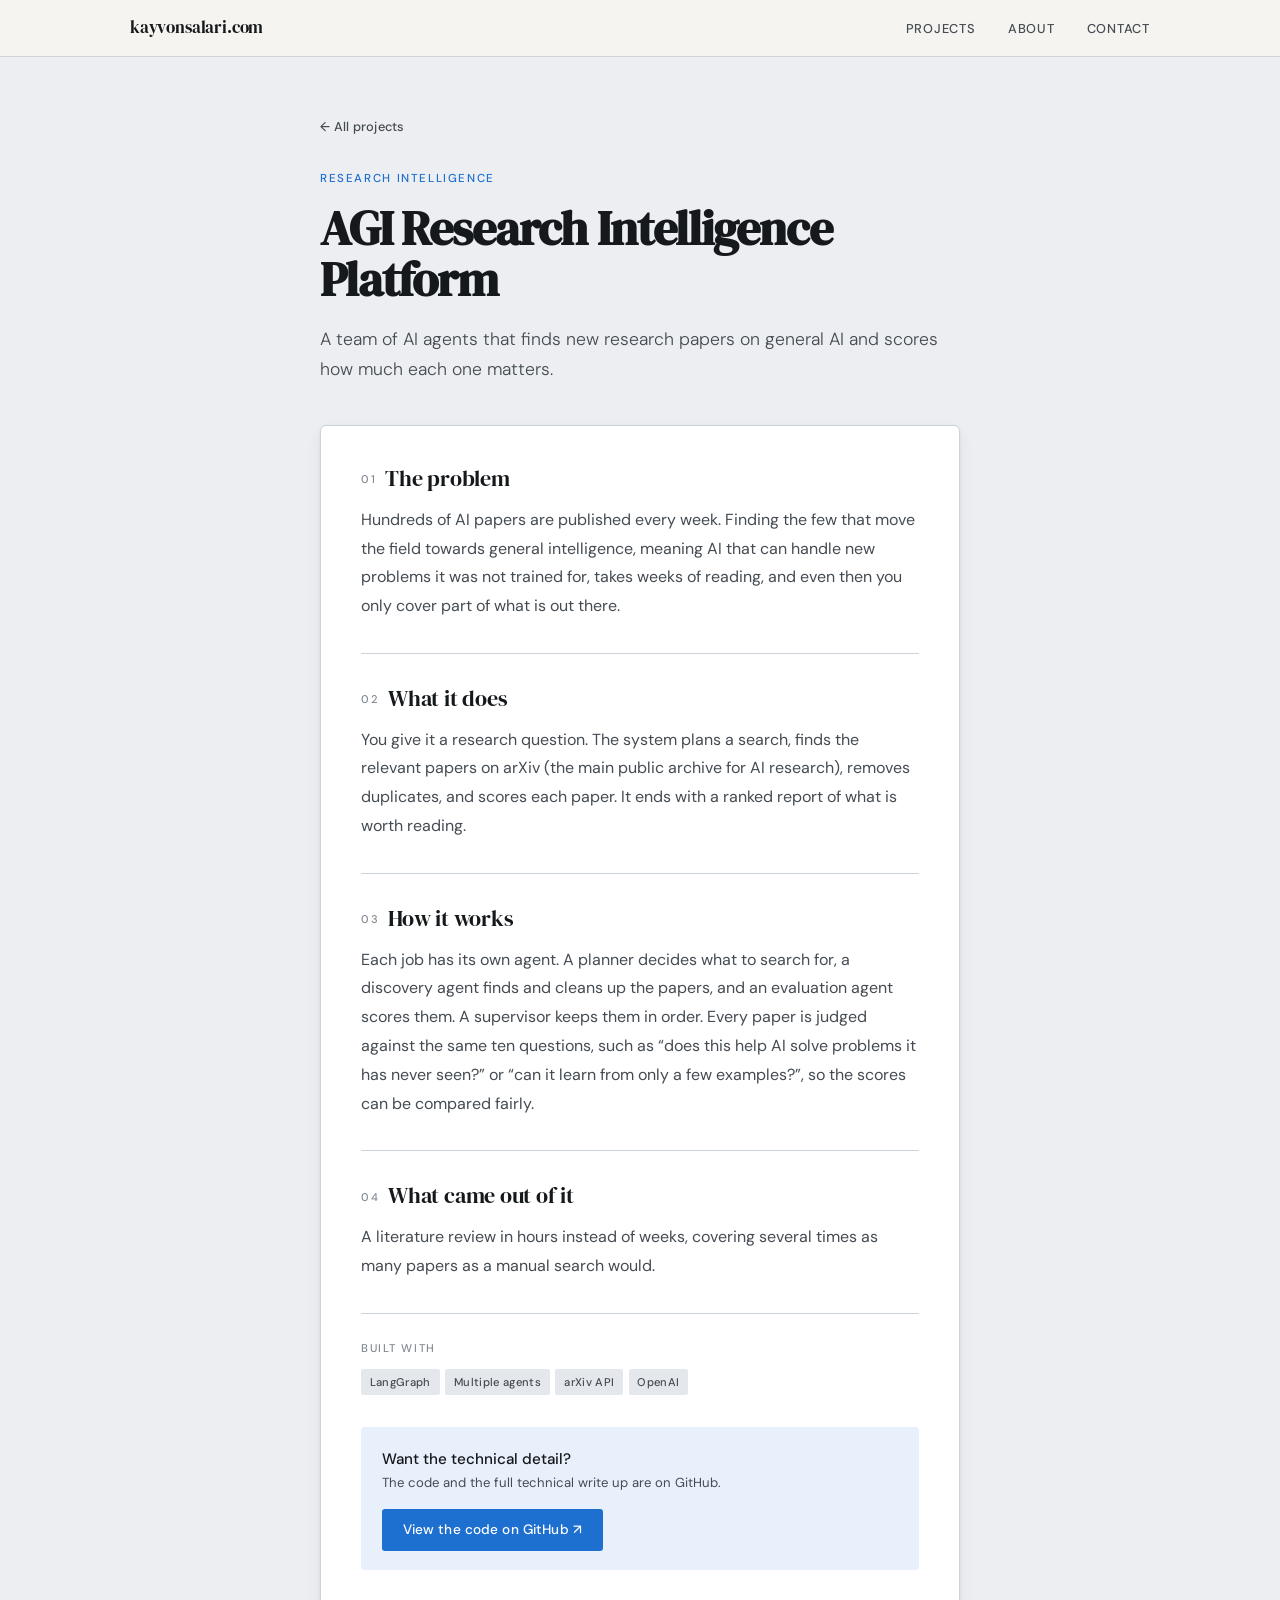
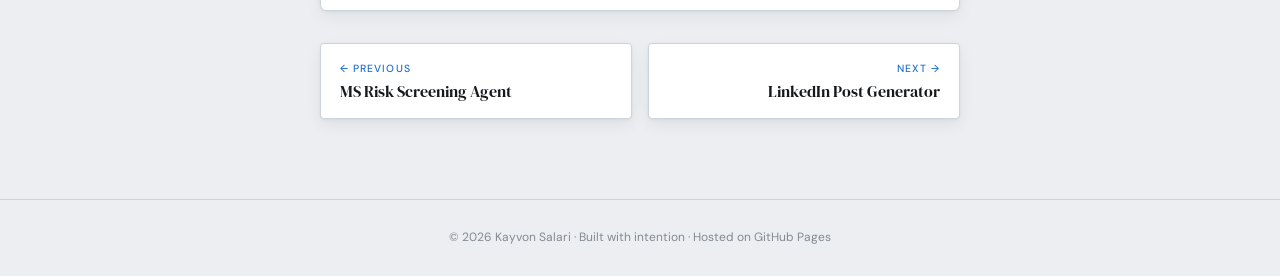
==== projects/agi-research-intelligence/index.html @ ac6faccd "Add a readable page for each project Each project card now opens its own page on kayvonsalari.com in" ====
<!DOCTYPE html>
<html lang="en">
<head>
  <meta charset="UTF-8" />
  <meta name="viewport" content="width=device-width, initial-scale=1.0" />
  <title>AGI Research Intelligence Platform | Kayvon Salari</title>
  <meta name="description" content="A team of AI agents that finds new research papers on general AI and scores how much each one matters." />
  <link rel="canonical" href="https://kayvonsalari.com/projects/agi-research-intelligence/" />
  <link rel="icon" href="data:image/svg+xml,<svg xmlns='http://www.w3.org/2000/svg' viewBox='0 0 64 64'><rect width='64' height='64' rx='12' fill='%231d6fd0'/><text x='32' y='46' font-family='Georgia,serif' font-size='42' font-weight='700' text-anchor='middle' fill='white'>K</text></svg>" />
  <link rel="preconnect" href="https://fonts.googleapis.com" />
  <link rel="preconnect" href="https://fonts.gstatic.com" crossorigin />
  <link href="https://fonts.googleapis.com/css2?family=DM+Serif+Display:ital@0;1&family=DM+Sans:ital,opsz,wght@0,9..40,300;0,9..40,400;0,9..40,500;1,9..40,300&display=swap" rel="stylesheet" />
  <link rel="stylesheet" href="../project.css" />
</head>
<body>

<nav>
  <div class="nav-inner">
    <a class="nav-logo" href="/">kayvonsalari.com</a>
    <ul class="nav-links">
      <li><a href="/#projects">Projects</a></li>
      <li><a href="/#about">About</a></li>
      <li><a href="/#contact">Contact</a></li>
    </ul>
  </div>
</nav>

<main>
  <article class="p-wrap">
    <a class="p-back" href="/#projects">← All projects</a>
    <header class="p-head">
      <p class="p-sector">Research Intelligence</p>
      <h1>AGI Research Intelligence Platform</h1>
      <p class="p-lead">A team of AI agents that finds new research papers on general AI and scores how much each one matters.</p>
      
    </header>

    <div class="p-body">
      <section class="p-section">
        <h2><span>01</span>The problem</h2>
        <p>Hundreds of AI papers are published every week. Finding the few that move the field towards general intelligence, meaning AI that can handle new problems it was not trained for, takes weeks of reading, and even then you only cover part of what is out there.</p>
      </section>
      <section class="p-section">
        <h2><span>02</span>What it does</h2>
        <p>You give it a research question. The system plans a search, finds the relevant papers on arXiv (the main public archive for AI research), removes duplicates, and scores each paper. It ends with a ranked report of what is worth reading.</p>
      </section>
      <section class="p-section">
        <h2><span>03</span>How it works</h2>
        <p>Each job has its own agent. A planner decides what to search for, a discovery agent finds and cleans up the papers, and an evaluation agent scores them. A supervisor keeps them in order. Every paper is judged against the same ten questions, such as “does this help AI solve problems it has never seen?” or “can it learn from only a few examples?”, so the scores can be compared fairly.</p>
      </section>
      <section class="p-section">
        <h2><span>04</span>What came out of it</h2>
        <p>A literature review in hours instead of weeks, covering several times as many papers as a manual search would.</p>
      </section>

      <section class="p-built">
        <h3>Built with</h3>
        <div class="card-tags"><span class="tag">LangGraph</span><span class="tag">Multiple agents</span><span class="tag">arXiv API</span><span class="tag">OpenAI</span></div>
      </section>

      <div class="p-cta">
        <div>
          <p class="p-cta-title">Want the technical detail?</p>
          <p class="p-cta-sub">The code and the full technical write up are on GitHub.</p>
        </div>
        <a class="btn btn-primary" href="https://github.com/kayvonsalari/agi-research-intelligence" target="_blank" rel="noopener">View the code on GitHub ↗</a>
      </div>
    </div>

    <nav class="p-pn" aria-label="More projects">
      <a class="pn pn-prev" href="../ms-risk-screening/"><span class="pn-label">← Previous</span><span class="pn-title">MS Risk Screening Agent</span></a><a class="pn pn-next" href="../linkedin-post-generator/"><span class="pn-label">Next →</span><span class="pn-title">LinkedIn Post Generator</span></a>
    </nav>
  </article>
</main>

<footer>
  © 2026 Kayvon Salari · Built with intention · Hosted on GitHub Pages
</footer>

</body>
</html>
---- projects/project.css ----
*, *::before, *::after { box-sizing: border-box; margin: 0; padding: 0; }

/* Same colours and fonts as the main page (index.html) */
:root {
  --ink:          #16191c;
  --ink-mid:      #444b52;
  --ink-light:    #828a93;
  --paper:        #eceef1;
  --paper-warm:   #dfe3e8;
  --accent:       #1d6fd0;
  --accent-pale:  #e8f0fb;
  --rule:         #cdd3da;
  --tag-bg:       #e4e8ec;
  --tag-text:     #444b52;
  --card-bg:      #ffffff;
  --serif: 'DM Serif Display', Georgia, serif;
  --sans: 'DM Sans', system-ui, sans-serif;
  --max: 1100px;
  --read: 720px;
  --gap: clamp(1.25rem, 4vw, 2.5rem);
  --shadow: 0 1px 3px rgba(20,30,45,0.06), 0 6px 16px rgba(20,30,45,0.06);
}

body {
  font-family: var(--sans);
  background: var(--paper);
  color: var(--ink);
  font-size: 16px;
  line-height: 1.65;
  -webkit-font-smoothing: antialiased;
}

/* NAV (copied from main page) */
body > nav {
  position: sticky; top: 0; z-index: 100;
  background: rgba(247,245,240,0.94);
  backdrop-filter: blur(12px);
  border-bottom: 1px solid var(--rule);
}
.nav-inner {
  max-width: var(--max);
  margin: 0 auto;
  padding: 0 var(--gap);
  display: flex;
  align-items: center;
  justify-content: space-between;
  height: 56px;
}
.nav-logo {
  font-family: var(--serif);
  font-size: 1.05rem;
  color: var(--ink);
  text-decoration: none;
  letter-spacing: -0.01em;
}
.nav-links { display: flex; gap: 2rem; list-style: none; }
.nav-links a {
  font-size: 0.8rem;
  font-weight: 500;
  color: var(--ink-mid);
  text-decoration: none;
  letter-spacing: 0.06em;
  text-transform: uppercase;
  transition: color 0.15s;
}
.nav-links a:hover { color: var(--accent); }
@media (max-width: 480px) {
  .nav-inner { gap: 0.75rem; }
  .nav-logo { font-size: 0.95rem; }
  .nav-links { gap: 0.9rem; }
  .nav-links a { font-size: 0.7rem; letter-spacing: 0.04em; }
}

/* PAGE */
.p-wrap {
  max-width: var(--read);
  margin: 0 auto;
  padding: clamp(2rem, 6vw, 3.5rem) var(--gap) clamp(3rem, 7vw, 5rem);
}
.p-back {
  display: inline-block;
  font-size: 0.8rem;
  font-weight: 500;
  color: var(--ink-mid);
  text-decoration: none;
  letter-spacing: 0.02em;
  margin-bottom: 2rem;
}
.p-back:hover { color: var(--accent); }

.p-head { margin-bottom: 2.5rem; }
.p-sector {
  font-size: 0.72rem;
  font-weight: 500;
  letter-spacing: 0.14em;
  text-transform: uppercase;
  color: var(--accent);
  margin-bottom: 0.9rem;
}
h1 {
  font-family: var(--serif);
  font-size: clamp(2rem, 5vw, 3rem);
  line-height: 1.08;
  letter-spacing: -0.02em;
  color: var(--ink);
}
.p-lead {
  margin-top: 1.2rem;
  font-size: 1.1rem;
  font-weight: 300;
  color: var(--ink-mid);
  line-height: 1.7;
}
.p-note {
  margin-top: 0.9rem;
  font-size: 0.8rem;
  font-style: italic;
  color: var(--ink-light);
}

.p-body {
  background: var(--card-bg);
  border: 1px solid var(--rule);
  border-radius: 6px;
  box-shadow: var(--shadow);
  padding: clamp(1.5rem, 4vw, 2.5rem);
}
.p-section + .p-section { margin-top: 2rem; padding-top: 2rem; border-top: 1px solid var(--rule); }
.p-section h2 {
  font-family: var(--serif);
  font-weight: 400;
  font-size: 1.4rem;
  line-height: 1.2;
  letter-spacing: -0.01em;
  color: var(--ink);
  margin-bottom: 0.8rem;
}
.p-section h2 span {
  font-family: var(--sans);
  font-size: 0.7rem;
  font-weight: 500;
  letter-spacing: 0.14em;
  color: var(--ink-light);
  margin-right: 0.8em;
  vertical-align: 0.25em;
}
.p-section p, .p-section li {
  font-size: 1rem;
  color: var(--ink-mid);
  line-height: 1.8;
}
.p-section p + p { margin-top: 0.9rem; }
.p-section ul { margin-top: 0.8rem; padding-left: 1.2rem; }
.p-section li + li { margin-top: 0.35rem; }
.p-section strong { color: var(--ink); font-weight: 500; }

.p-figure {
  margin-top: 2rem;
  padding-top: 2rem;
  border-top: 1px solid var(--rule);
}
.p-figure img { display: block; width: 100%; height: auto; }
.p-figure figcaption {
  margin-top: 0.8rem;
  font-size: 0.78rem;
  color: var(--ink-light);
  line-height: 1.5;
}

.p-built {
  margin-top: 2rem;
  padding-top: 1.6rem;
  border-top: 1px solid var(--rule);
}
.p-built h3 {
  font-size: 0.7rem;
  font-weight: 500;
  letter-spacing: 0.14em;
  text-transform: uppercase;
  color: var(--ink-light);
  margin-bottom: 0.7rem;
}
.card-tags { display: flex; flex-wrap: wrap; gap: 0.35rem; }
.tag {
  background: var(--tag-bg);
  color: var(--tag-text);
  font-size: 0.7rem;
  font-weight: 500;
  padding: 0.25rem 0.55rem;
  border-radius: 2px;
  letter-spacing: 0.03em;
}

.p-cta {
  margin-top: 2rem;
  padding: 1.2rem 1.3rem;
  background: var(--accent-pale);
  border-radius: 4px;
  display: flex;
  align-items: center;
  justify-content: space-between;
  gap: 1rem;
  flex-wrap: wrap;
}
.p-cta-title { font-weight: 500; color: var(--ink); font-size: 0.95rem; }
.p-cta-sub { font-size: 0.82rem; color: var(--ink-mid); }
.btn {
  display: inline-block;
  padding: 0.6rem 1.3rem;
  border-radius: 3px;
  font-size: 0.85rem;
  font-weight: 500;
  text-decoration: none;
  letter-spacing: 0.01em;
  transition: all 0.15s;
}
.btn-primary { background: var(--accent); color: #fff; }
.btn-primary:hover { background: #1857a8; }

/* PREVIOUS / NEXT */
.p-pn {
  margin-top: 2rem;
  display: grid;
  grid-template-columns: 1fr 1fr;
  gap: 1rem;
}
@media (max-width: 560px) { .p-pn { grid-template-columns: 1fr; } }
.pn {
  display: flex;
  flex-direction: column;
  padding: 1rem 1.2rem;
  background: var(--card-bg);
  border: 1px solid var(--rule);
  border-radius: 4px;
  box-shadow: var(--shadow);
  text-decoration: none;
  color: inherit;
  transition: border-color 0.15s, background 0.15s;
}
.pn:hover { border-color: var(--accent); background: var(--accent-pale); }
.pn-next { text-align: right; grid-column: 2; }
@media (max-width: 560px) { .pn-next { grid-column: 1; } }
.pn-label {
  font-size: 0.65rem;
  font-weight: 500;
  letter-spacing: 0.1em;
  text-transform: uppercase;
  color: var(--accent);
  margin-bottom: 0.25rem;
}
.pn-title { font-family: var(--serif); font-size: 1rem; line-height: 1.3; color: var(--ink); }

footer {
  border-top: 1px solid var(--rule);
  padding: 1.75rem var(--gap);
  text-align: center;
  font-size: 0.75rem;
  color: var(--ink-light);
}
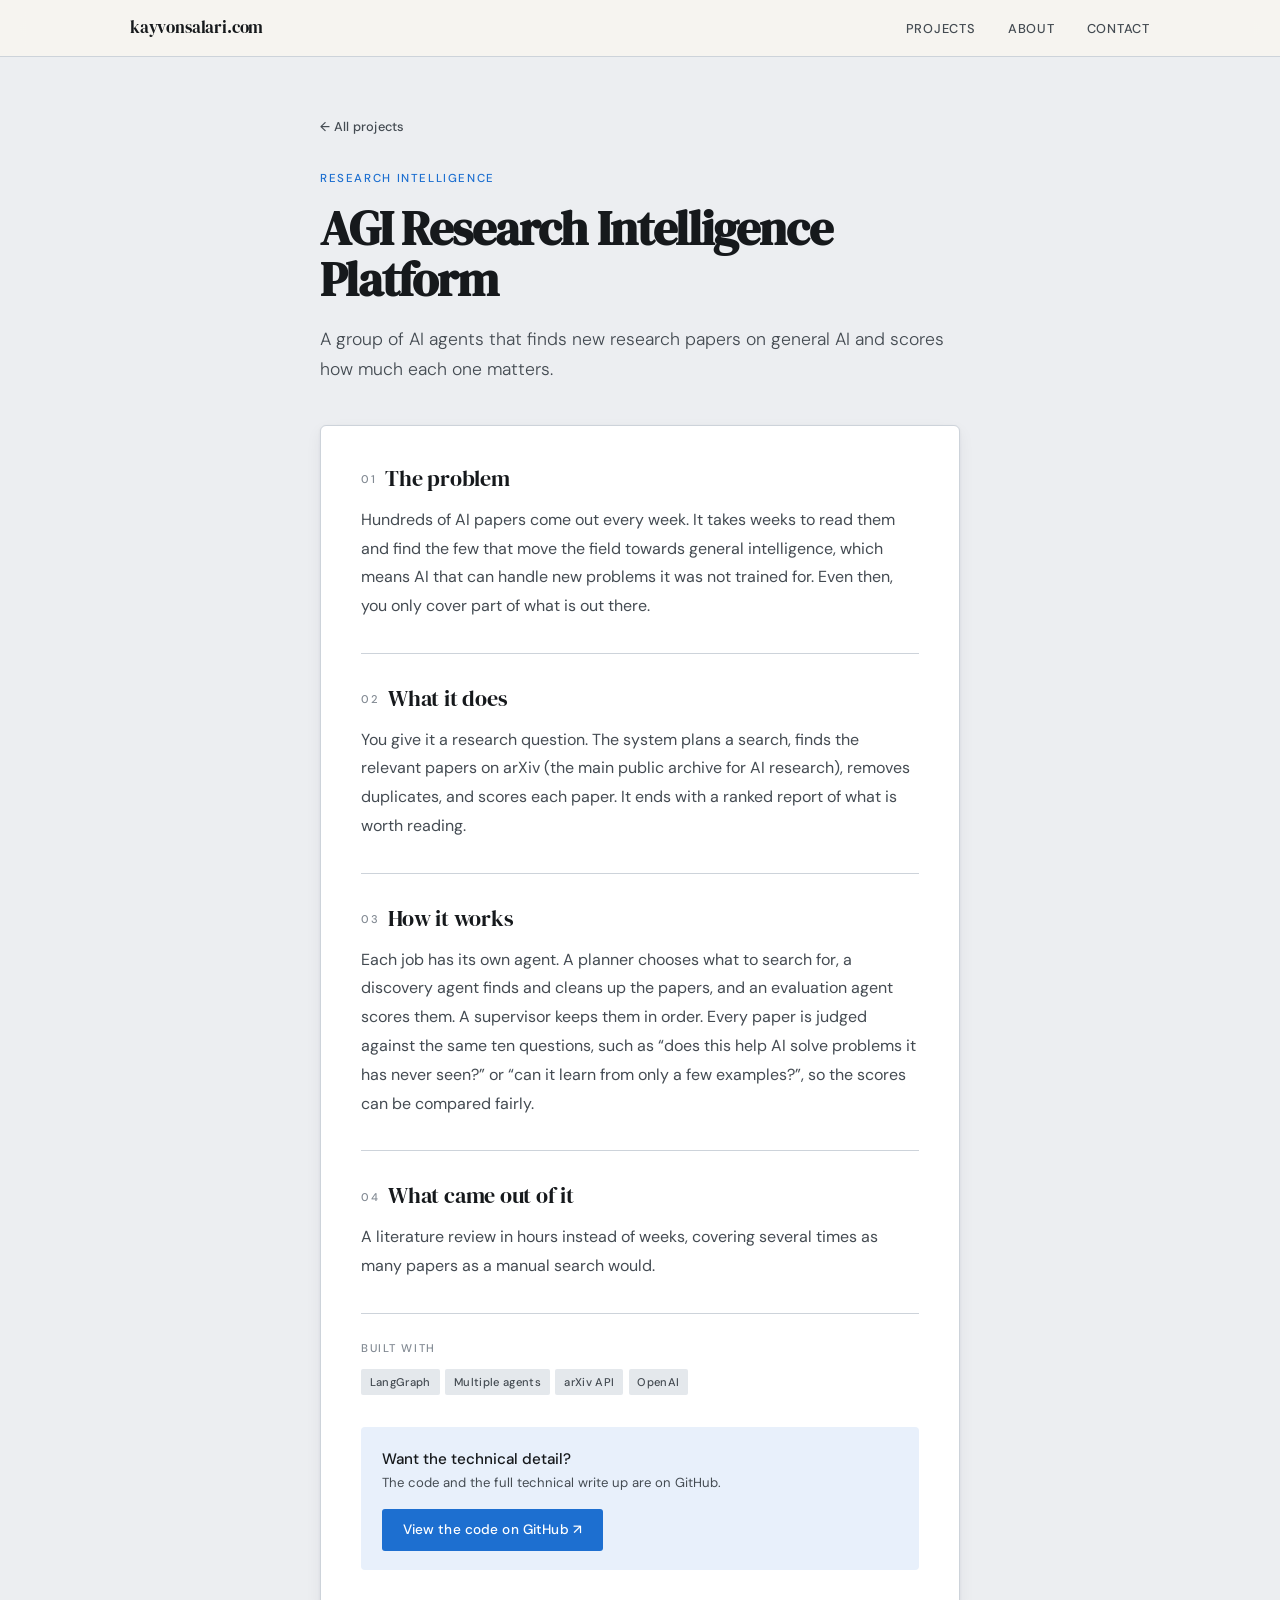
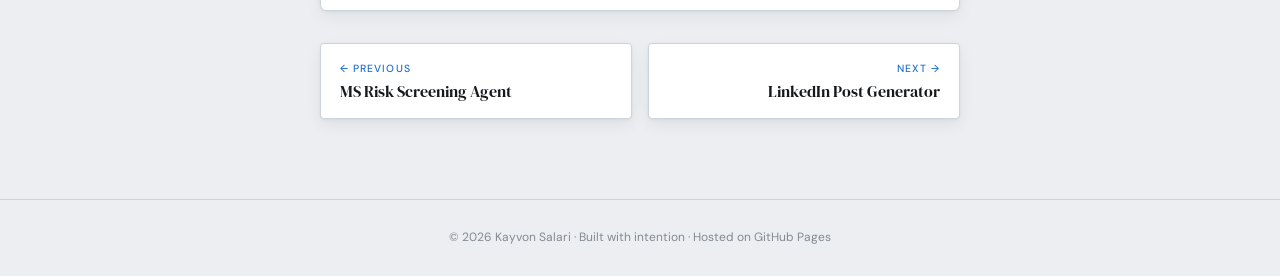
==== commit 00ad1d41: "Plain-English rewrite of 13 page(s) (drafted by Orwell, checked by code: same structure, links and n" ====
--- a/projects/agi-research-intelligence/index.html
+++ b/projects/agi-research-intelligence/index.html
@@ -4,7 +4,7 @@
   <meta charset="UTF-8" />
   <meta name="viewport" content="width=device-width, initial-scale=1.0" />
   <title>AGI Research Intelligence Platform | Kayvon Salari</title>
-  <meta name="description" content="A team of AI agents that finds new research papers on general AI and scores how much each one matters." />
+  <meta name="description" content="A group of AI agents that looks for new research papers on general AI and shows which ones matter most." />
   <link rel="canonical" href="https://kayvonsalari.com/projects/agi-research-intelligence/" />
   <link rel="icon" href="data:image/svg+xml,<svg xmlns='http://www.w3.org/2000/svg' viewBox='0 0 64 64'><rect width='64' height='64' rx='12' fill='%231d6fd0'/><text x='32' y='46' font-family='Georgia,serif' font-size='42' font-weight='700' text-anchor='middle' fill='white'>K</text></svg>" />
   <link rel="preconnect" href="https://fonts.googleapis.com" />
@@ -31,14 +31,14 @@
     <header class="p-head">
       <p class="p-sector">Research Intelligence</p>
       <h1>AGI Research Intelligence Platform</h1>
-      <p class="p-lead">A team of AI agents that finds new research papers on general AI and scores how much each one matters.</p>
+      <p class="p-lead">A group of AI agents that finds new research papers on general AI and scores how much each one matters.</p>
       
     </header>
 
     <div class="p-body">
       <section class="p-section">
         <h2><span>01</span>The problem</h2>
-        <p>Hundreds of AI papers are published every week. Finding the few that move the field towards general intelligence, meaning AI that can handle new problems it was not trained for, takes weeks of reading, and even then you only cover part of what is out there.</p>
+        <p>Hundreds of AI papers come out every week. It takes weeks to read them and find the few that move the field towards general intelligence, which means AI that can handle new problems it was not trained for. Even then, you only cover part of what is out there.</p>
       </section>
       <section class="p-section">
         <h2><span>02</span>What it does</h2>
@@ -46,7 +46,7 @@
       </section>
       <section class="p-section">
         <h2><span>03</span>How it works</h2>
-        <p>Each job has its own agent. A planner decides what to search for, a discovery agent finds and cleans up the papers, and an evaluation agent scores them. A supervisor keeps them in order. Every paper is judged against the same ten questions, such as “does this help AI solve problems it has never seen?” or “can it learn from only a few examples?”, so the scores can be compared fairly.</p>
+        <p>Each job has its own agent. A planner chooses what to search for, a discovery agent finds and cleans up the papers, and an evaluation agent scores them. A supervisor keeps them in order. Every paper is judged against the same ten questions, such as “does this help AI solve problems it has never seen?” or “can it learn from only a few examples?”, so the scores can be compared fairly.</p>
       </section>
       <section class="p-section">
         <h2><span>04</span>What came out of it</h2>
@@ -78,4 +78,4 @@
 </footer>
 
 </body>
-</html>
+</html>
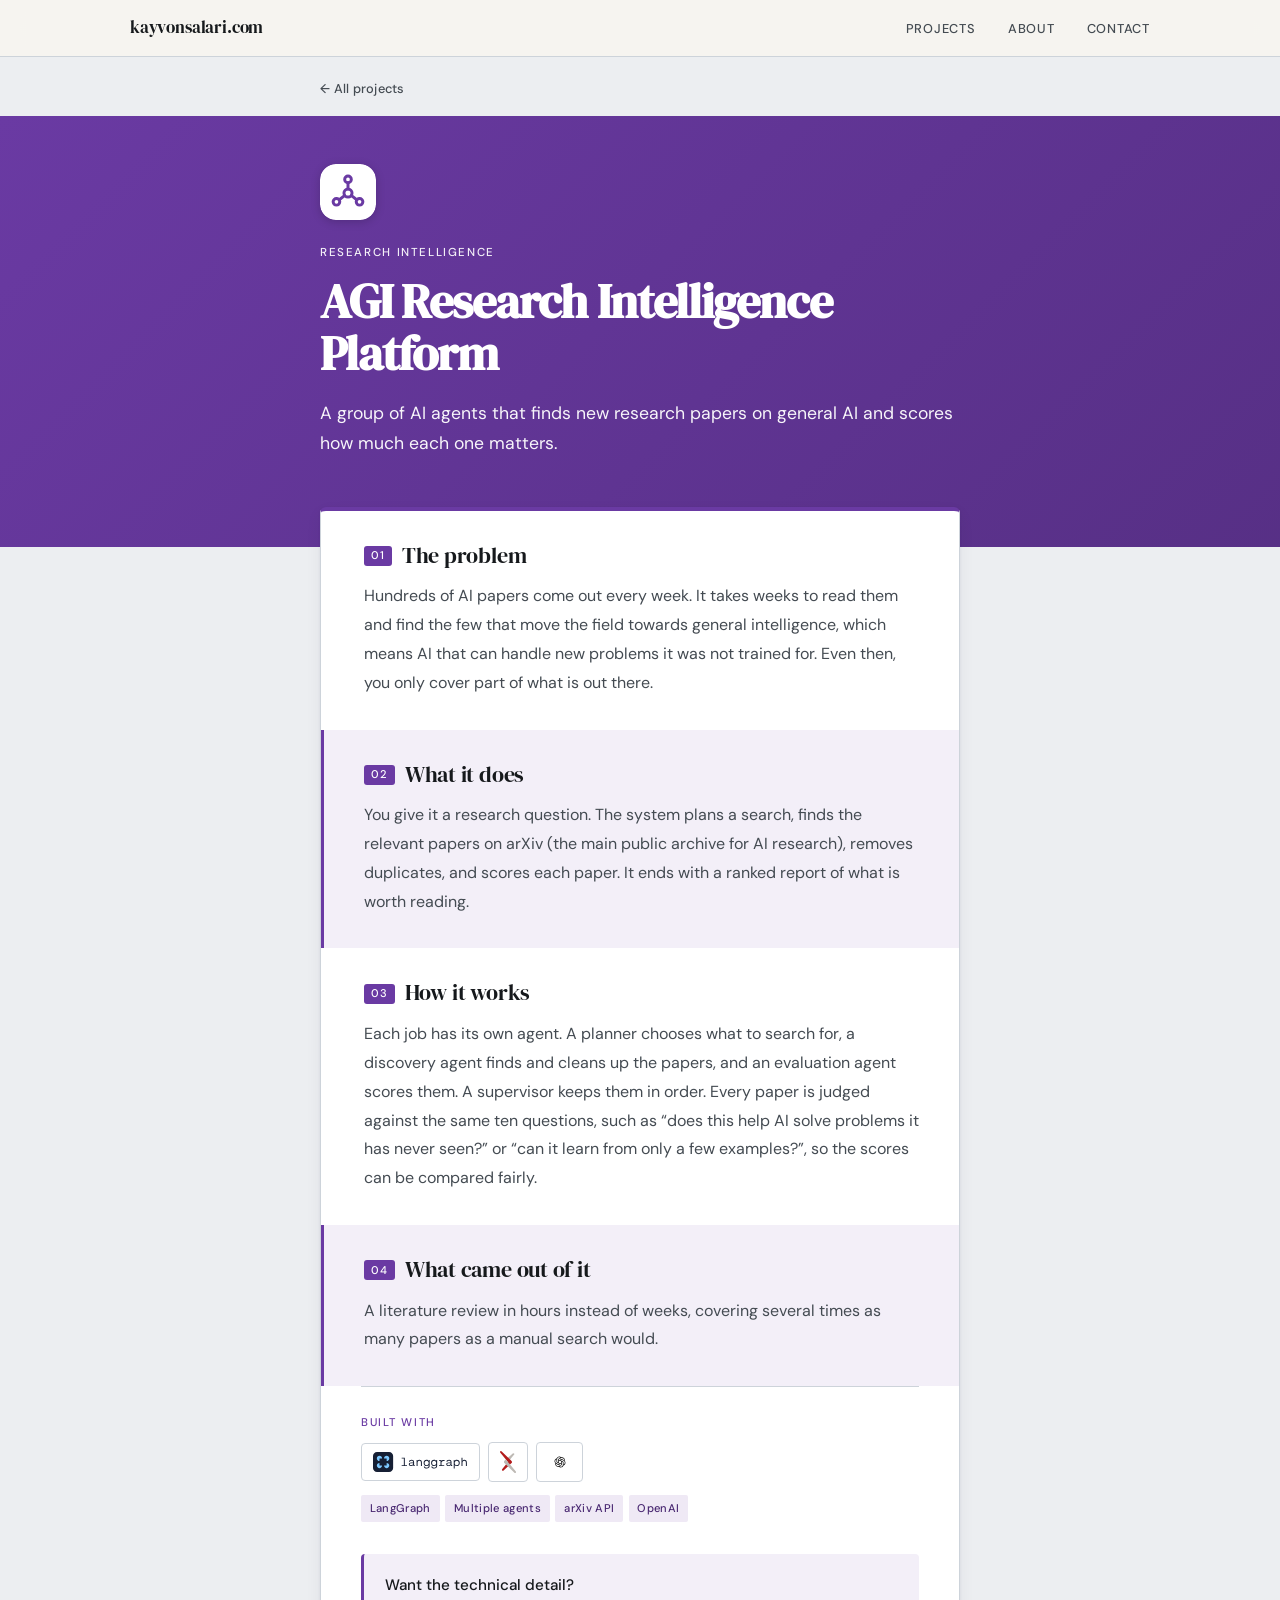
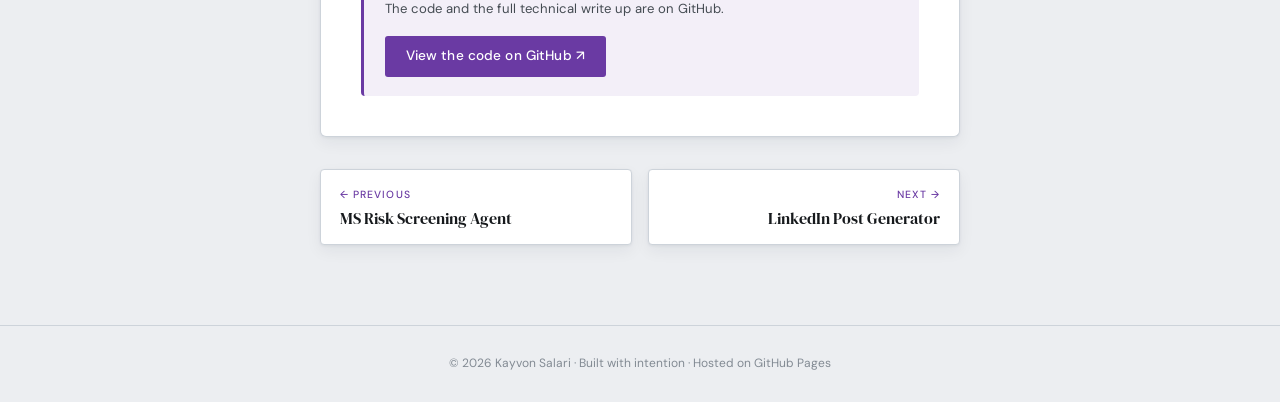
==== commit dbb90831: "Card focus effect, per-project colours, project icons and Built-with logos - Main page: hovered card" ====
--- a/projects/agi-research-intelligence/index.html
+++ b/projects/agi-research-intelligence/index.html
@@ -12,7 +12,7 @@
   <link href="https://fonts.googleapis.com/css2?family=DM+Serif+Display:ital@0;1&family=DM+Sans:ital,opsz,wght@0,9..40,300;0,9..40,400;0,9..40,500;1,9..40,300&display=swap" rel="stylesheet" />
   <link rel="stylesheet" href="../project.css" />
 </head>
-<body>
+<body style="--accent: #6a3aa3;">
 
 <nav>
   <div class="nav-inner">
@@ -29,6 +29,7 @@
   <article class="p-wrap">
     <a class="p-back" href="/#projects">← All projects</a>
     <header class="p-head">
+      <svg class="p-icon" viewBox="0 0 32 32" aria-hidden="true" focusable="false"><rect class="p-icon-tile" width="32" height="32" rx="9"/><g class="p-icon-glyph" fill="none" stroke-width="1.7" stroke-linecap="round" stroke-linejoin="round"><circle cx="16" cy="16.6" r="2.3"/><circle cx="16" cy="8.8" r="1.9"/><circle cx="9.4" cy="21.6" r="1.9"/><circle cx="22.6" cy="21.6" r="1.9"/><path d="M16 10.7v3.6M11 20.4l3-2.3M21 20.4l-3-2.3"/></g></svg>
       <p class="p-sector">Research Intelligence</p>
       <h1>AGI Research Intelligence Platform</h1>
       <p class="p-lead">A group of AI agents that finds new research papers on general AI and scores how much each one matters.</p>
@@ -55,6 +56,7 @@
 
       <section class="p-built">
         <h3>Built with</h3>
+        <div class="p-logos"><a class="p-logo" href="https://www.langchain.com/langgraph" target="_blank" rel="noopener"><img src="../logos/langgraph.svg" alt="LangGraph" height="20" loading="lazy" /></a><a class="p-logo" href="https://arxiv.org/" target="_blank" rel="noopener"><img src="../logos/arxiv.svg" alt="arXiv" height="22" loading="lazy" /></a><a class="p-logo" href="https://openai.com/" target="_blank" rel="noopener"><img src="../logos/openai.svg" alt="OpenAI" height="22" loading="lazy" /></a></div>
         <div class="card-tags"><span class="tag">LangGraph</span><span class="tag">Multiple agents</span><span class="tag">arXiv API</span><span class="tag">OpenAI</span></div>
       </section>
 
--- a/projects/project.css
+++ b/projects/project.css
@@ -21,6 +21,17 @@
   --shadow: 0 1px 3px rgba(20,30,45,0.06), 0 6px 16px rgba(20,30,45,0.06);
 }
 
+/* Each project page sets its own --accent on <body>. These follow it. */
+body { --accent-dark: #1857a8; }
+@supports (color: color-mix(in srgb, red, blue)) {
+  body {
+    --accent-pale: color-mix(in srgb, var(--accent) 8%, #fff);
+    --accent-dark: color-mix(in srgb, var(--accent) 82%, #000);
+    --tag-bg: color-mix(in srgb, var(--accent) 11%, #fff);
+    --tag-text: color-mix(in srgb, var(--accent) 70%, #000);
+  }
+}
+
 body {
   font-family: var(--sans);
   background: var(--paper);
@@ -75,8 +86,9 @@
 .p-wrap {
   max-width: var(--read);
   margin: 0 auto;
-  padding: clamp(2rem, 6vw, 3.5rem) var(--gap) clamp(3rem, 7vw, 5rem);
-}
+  padding: 1.1rem var(--gap) clamp(3rem, 7vw, 5rem);
+}
+main { overflow-x: clip; }
 .p-back {
   display: inline-block;
   font-size: 0.8rem;
@@ -84,17 +96,40 @@
   color: var(--ink-mid);
   text-decoration: none;
   letter-spacing: 0.02em;
-  margin-bottom: 2rem;
+  margin-bottom: 1.1rem;
 }
 .p-back:hover { color: var(--accent); }
 
-.p-head { margin-bottom: 2.5rem; }
+/* Coloured header band: full width, in the page's accent colour */
+.p-head {
+  position: relative;
+  padding: clamp(2rem, 6vw, 3rem) 0 clamp(4.5rem, 9vw, 5.5rem);
+  color: #fff;
+}
+.p-head::before {
+  content: "";
+  position: absolute;
+  top: 0; bottom: 0; left: 50%;
+  width: 100vw;
+  transform: translateX(-50%);
+  background: linear-gradient(135deg, var(--accent) 0%, var(--accent-dark) 100%);
+  z-index: -1;
+}
+.p-head .p-icon {
+  display: block;
+  width: 56px; height: 56px;
+  margin-bottom: 1.4rem;
+  border-radius: 16px;
+  box-shadow: 0 2px 10px rgba(0,0,0,0.18);
+}
+.p-icon-tile { fill: #fff; }
+.p-icon-glyph { stroke: var(--accent); }
 .p-sector {
   font-size: 0.72rem;
   font-weight: 500;
   letter-spacing: 0.14em;
   text-transform: uppercase;
-  color: var(--accent);
+  color: rgba(255,255,255,0.92);
   margin-bottom: 0.9rem;
 }
 h1 {
@@ -102,30 +137,44 @@
   font-size: clamp(2rem, 5vw, 3rem);
   line-height: 1.08;
   letter-spacing: -0.02em;
-  color: var(--ink);
+  color: #fff;
 }
 .p-lead {
   margin-top: 1.2rem;
   font-size: 1.1rem;
-  font-weight: 300;
-  color: var(--ink-mid);
+  font-weight: 400;
+  color: rgba(255,255,255,0.95);
   line-height: 1.7;
 }
 .p-note {
   margin-top: 0.9rem;
   font-size: 0.8rem;
   font-style: italic;
-  color: var(--ink-light);
+  color: rgba(255,255,255,0.92);
 }
 
 .p-body {
+  --pad: clamp(1.5rem, 4vw, 2.5rem);
+  position: relative;
+  margin-top: -2.5rem;
   background: var(--card-bg);
   border: 1px solid var(--rule);
+  border-top: 4px solid var(--accent);
   border-radius: 6px;
   box-shadow: var(--shadow);
-  padding: clamp(1.5rem, 4vw, 2.5rem);
-}
-.p-section + .p-section { margin-top: 2rem; padding-top: 2rem; border-top: 1px solid var(--rule); }
+  padding: 0 var(--pad) var(--pad);
+  overflow: hidden;
+}
+/* Sections run edge to edge inside the card; every second one is tinted */
+.p-section {
+  margin: 0 calc(-1 * var(--pad));
+  padding: 2rem var(--pad);
+  border-left: 3px solid transparent;
+}
+.p-section:nth-of-type(even) {
+  background: var(--accent-pale);
+  border-left-color: var(--accent);
+}
 .p-section h2 {
   font-family: var(--serif);
   font-weight: 400;
@@ -136,13 +185,18 @@
   margin-bottom: 0.8rem;
 }
 .p-section h2 span {
+  display: inline-block;
   font-family: var(--sans);
   font-size: 0.7rem;
   font-weight: 500;
-  letter-spacing: 0.14em;
-  color: var(--ink-light);
-  margin-right: 0.8em;
-  vertical-align: 0.25em;
+  line-height: 1;
+  letter-spacing: 0.1em;
+  color: #fff;
+  background: var(--accent);
+  padding: 0.4em 0.55em 0.4em 0.65em;
+  border-radius: 3px;
+  margin-right: 0.9em;
+  vertical-align: 0.3em;
 }
 .p-section p, .p-section li {
   font-size: 1rem;
@@ -153,10 +207,12 @@
 .p-section ul { margin-top: 0.8rem; padding-left: 1.2rem; }
 .p-section li + li { margin-top: 0.35rem; }
 .p-section strong { color: var(--ink); font-weight: 500; }
+.p-section h3 { font-family: var(--serif); font-weight: 400; font-size: 1.1rem; line-height: 1.3; color: var(--accent-dark); margin: 1.5rem 0 0.5rem; }
+.p-section li::marker { color: var(--accent); }
+.p-section ol { margin-top: 0.8rem; padding-left: 1.2rem; }
 
 .p-figure {
-  margin-top: 2rem;
-  padding-top: 2rem;
+  padding: 2rem 0;
   border-top: 1px solid var(--rule);
 }
 .p-figure img { display: block; width: 100%; height: auto; }
@@ -168,7 +224,6 @@
 }
 
 .p-built {
-  margin-top: 2rem;
   padding-top: 1.6rem;
   border-top: 1px solid var(--rule);
 }
@@ -177,9 +232,22 @@
   font-weight: 500;
   letter-spacing: 0.14em;
   text-transform: uppercase;
-  color: var(--ink-light);
+  color: var(--accent);
   margin-bottom: 0.7rem;
 }
+/* Official product logos, unaltered, each on a plain white chip with clear space */
+.p-logos { display: flex; flex-wrap: wrap; align-items: center; gap: 0.5rem; margin-bottom: 0.8rem; }
+.p-logo {
+  display: inline-flex;
+  align-items: center;
+  padding: 0.5rem 0.7rem;
+  background: #fff;
+  border: 1px solid var(--rule);
+  border-radius: 4px;
+  transition: border-color 0.15s;
+}
+.p-logo:hover { border-color: var(--accent); }
+.p-logo img { display: block; width: auto; }
 .card-tags { display: flex; flex-wrap: wrap; gap: 0.35rem; }
 .tag {
   background: var(--tag-bg);
@@ -195,6 +263,7 @@
   margin-top: 2rem;
   padding: 1.2rem 1.3rem;
   background: var(--accent-pale);
+  border-left: 3px solid var(--accent);
   border-radius: 4px;
   display: flex;
   align-items: center;
@@ -215,7 +284,7 @@
   transition: all 0.15s;
 }
 .btn-primary { background: var(--accent); color: #fff; }
-.btn-primary:hover { background: #1857a8; }
+.btn-primary:hover { background: var(--accent-dark); }
 
 /* PREVIOUS / NEXT */
 .p-pn {
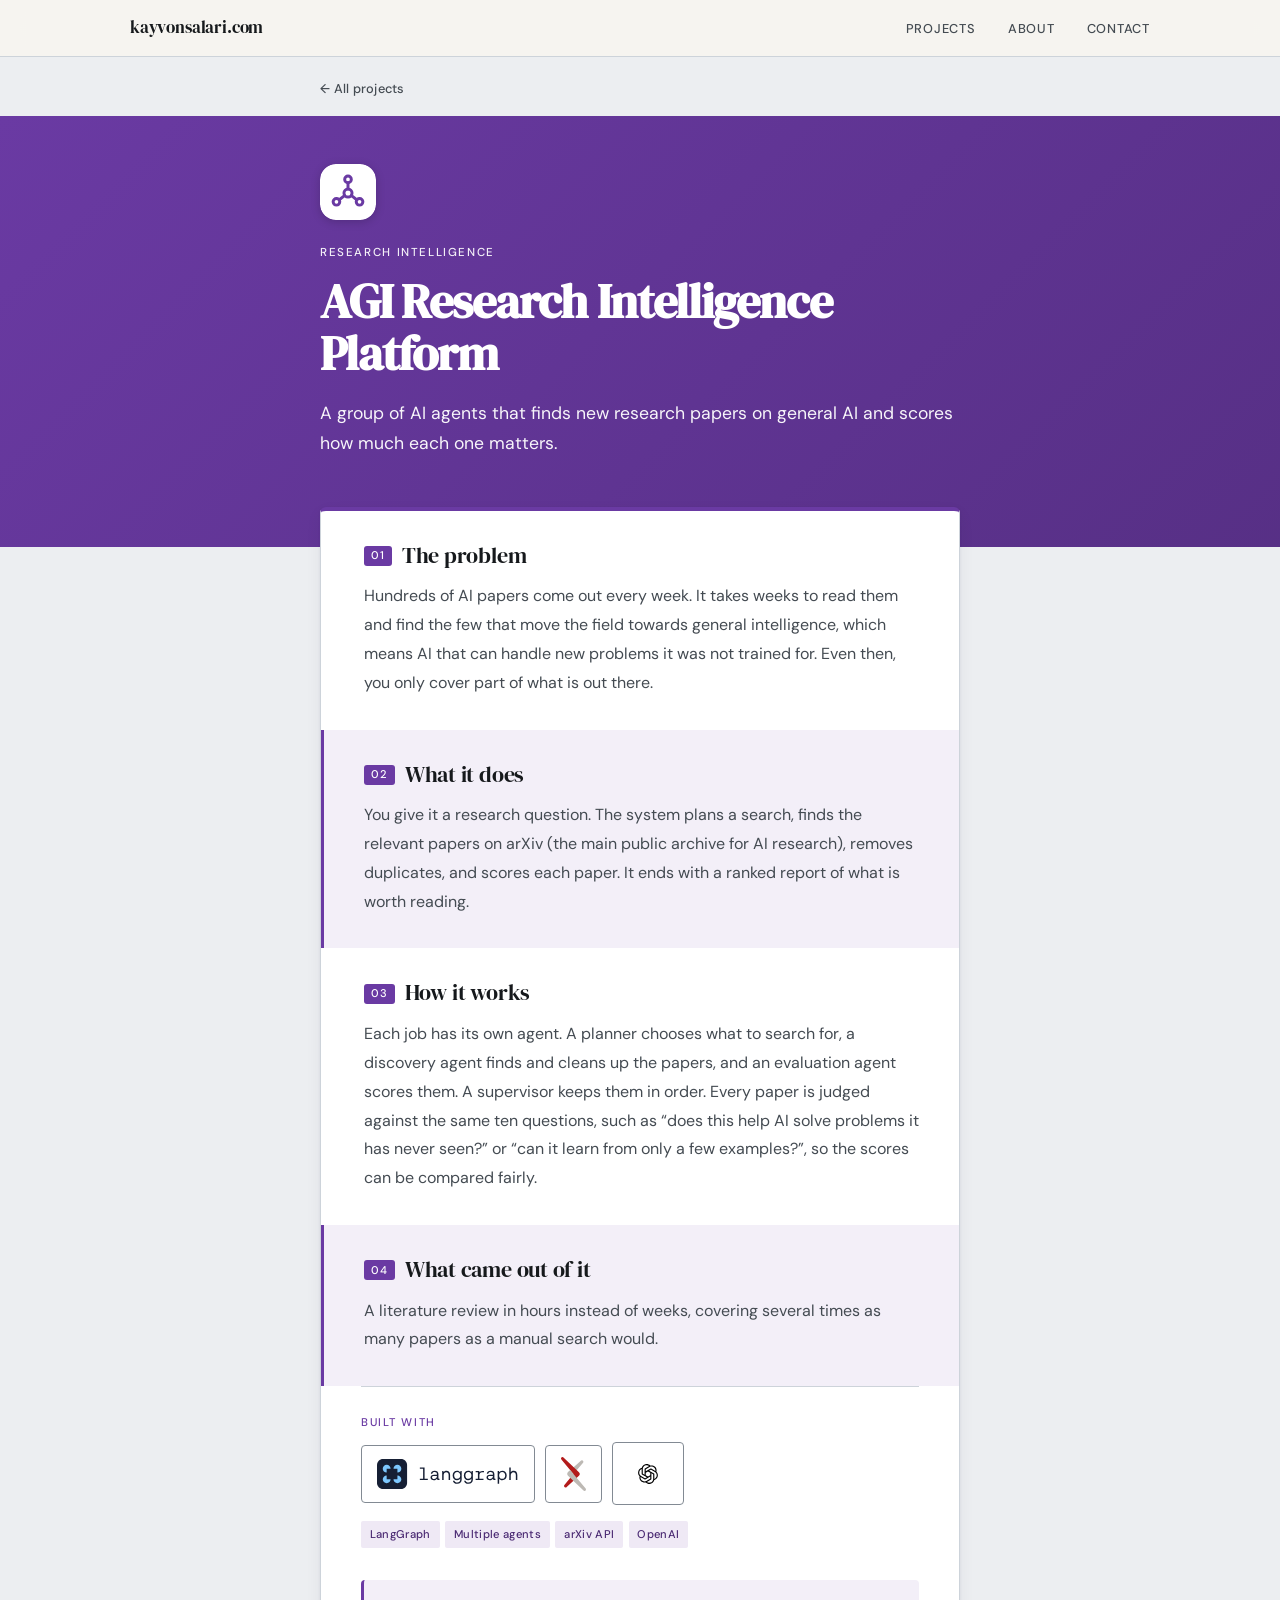
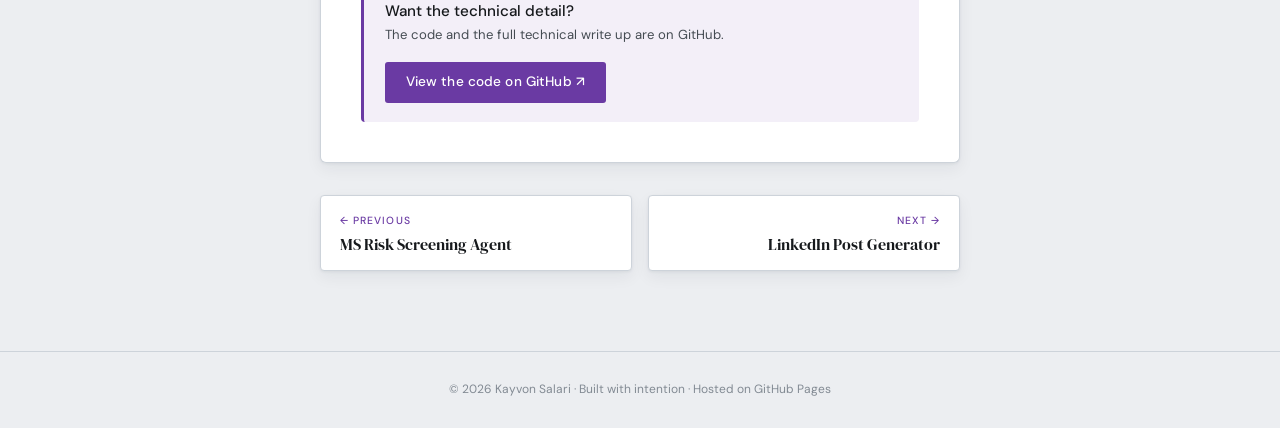
==== commit 8d20ae97: "Header shows kayvonsalari.com; larger Built-with logos; MucAtlas navy and skyline icon - Main page h" ====
--- a/projects/agi-research-intelligence/index.html
+++ b/projects/agi-research-intelligence/index.html
@@ -56,7 +56,7 @@
 
       <section class="p-built">
         <h3>Built with</h3>
-        <div class="p-logos"><a class="p-logo" href="https://www.langchain.com/langgraph" target="_blank" rel="noopener"><img src="../logos/langgraph.svg" alt="LangGraph" height="20" loading="lazy" /></a><a class="p-logo" href="https://arxiv.org/" target="_blank" rel="noopener"><img src="../logos/arxiv.svg" alt="arXiv" height="22" loading="lazy" /></a><a class="p-logo" href="https://openai.com/" target="_blank" rel="noopener"><img src="../logos/openai.svg" alt="OpenAI" height="22" loading="lazy" /></a></div>
+        <div class="p-logos"><a class="p-logo" href="https://www.langchain.com/langgraph" target="_blank" rel="noopener"><img src="../logos/langgraph.svg" alt="LangGraph" height="30" loading="lazy" /></a><a class="p-logo" href="https://arxiv.org/" target="_blank" rel="noopener"><img src="../logos/arxiv.svg" alt="arXiv" height="34" loading="lazy" /></a><a class="p-logo" href="https://openai.com/" target="_blank" rel="noopener"><img src="../logos/openai.svg" alt="OpenAI" height="40" loading="lazy" /></a></div>
         <div class="card-tags"><span class="tag">LangGraph</span><span class="tag">Multiple agents</span><span class="tag">arXiv API</span><span class="tag">OpenAI</span></div>
       </section>
 
--- a/projects/project.css
+++ b/projects/project.css
@@ -123,7 +123,8 @@
   box-shadow: 0 2px 10px rgba(0,0,0,0.18);
 }
 .p-icon-tile { fill: #fff; }
-.p-icon-glyph { stroke: var(--accent); }
+.p-icon-glyph { stroke: var(--accent); color: var(--accent); }
+.p-icon-bw .p-icon-glyph { stroke: #16191c; color: #16191c; }
 .p-sector {
   font-size: 0.72rem;
   font-weight: 500;
@@ -236,13 +237,14 @@
   margin-bottom: 0.7rem;
 }
 /* Official product logos, unaltered, each on a plain white chip with clear space */
-.p-logos { display: flex; flex-wrap: wrap; align-items: center; gap: 0.5rem; margin-bottom: 0.8rem; }
+.p-logos { display: flex; flex-wrap: wrap; align-items: center; gap: 0.6rem; margin-bottom: 1rem; }
 .p-logo {
   display: inline-flex;
   align-items: center;
-  padding: 0.5rem 0.7rem;
+  padding: 0.65rem 0.95rem;
+  min-height: 3.6rem;
   background: #fff;
-  border: 1px solid var(--rule);
+  border: 1.5px solid var(--ink-light);
   border-radius: 4px;
   transition: border-color 0.15s;
 }
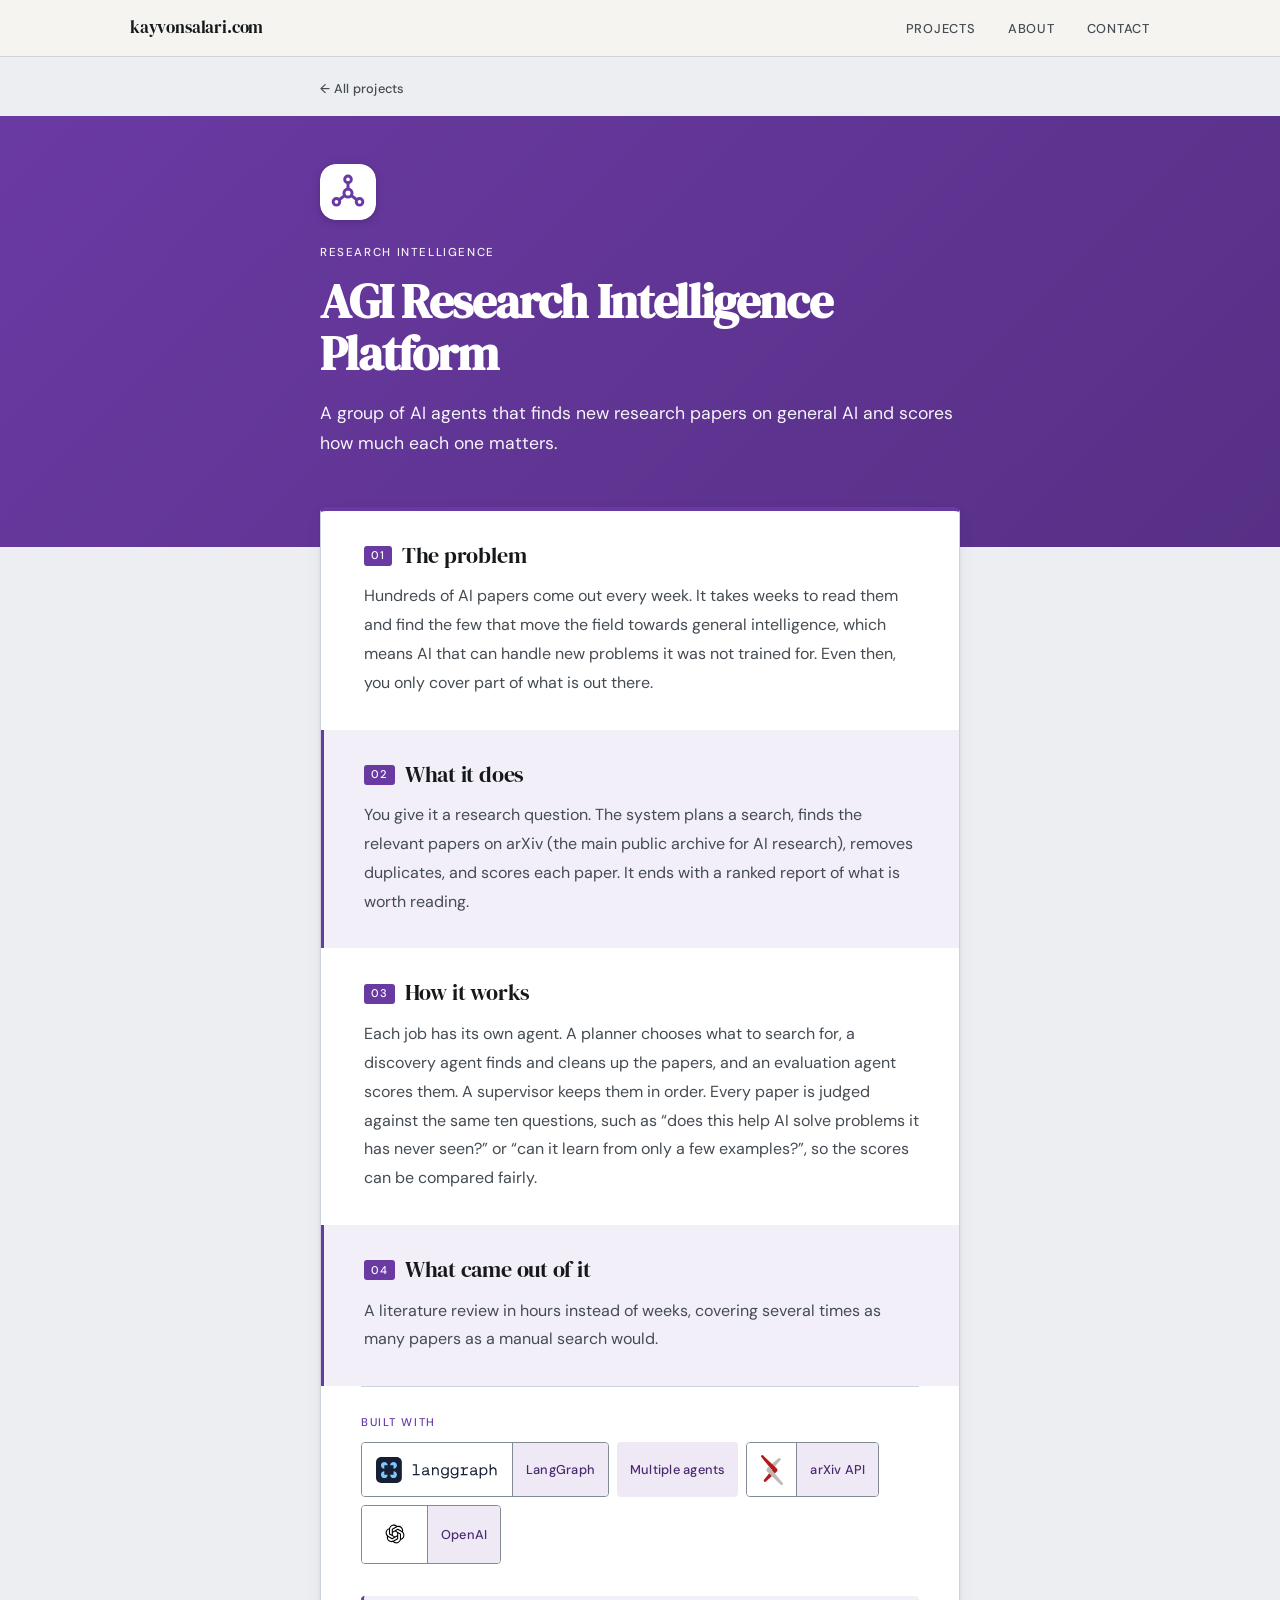
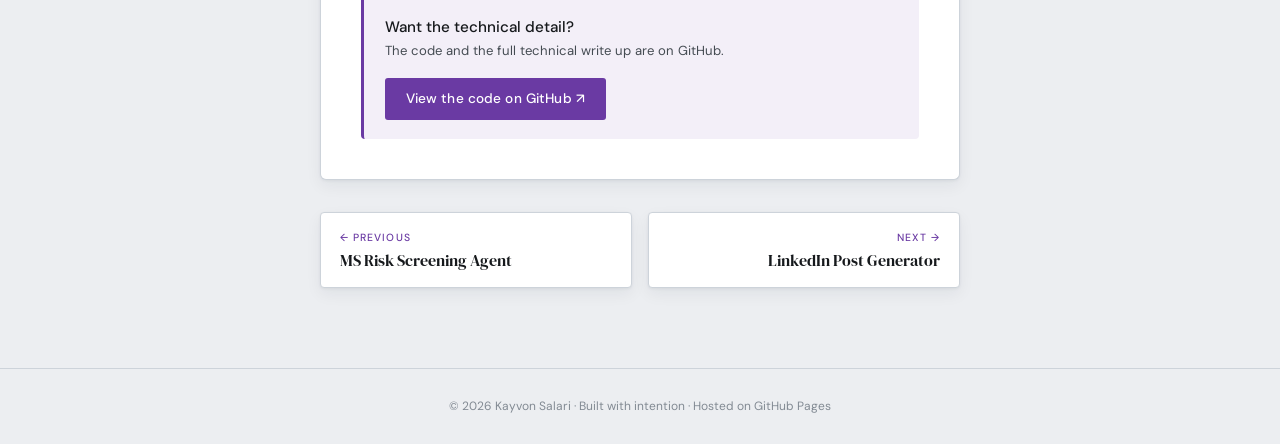
==== commit f41f7f0e: "Built-with: show each brand logo next to its own item - Logo sits beside the matching list item; met" ====
--- a/projects/agi-research-intelligence/index.html
+++ b/projects/agi-research-intelligence/index.html
@@ -56,8 +56,7 @@
 
       <section class="p-built">
         <h3>Built with</h3>
-        <div class="p-logos"><a class="p-logo" href="https://www.langchain.com/langgraph" target="_blank" rel="noopener"><img src="../logos/langgraph.svg" alt="LangGraph" height="30" loading="lazy" /></a><a class="p-logo" href="https://arxiv.org/" target="_blank" rel="noopener"><img src="../logos/arxiv.svg" alt="arXiv" height="34" loading="lazy" /></a><a class="p-logo" href="https://openai.com/" target="_blank" rel="noopener"><img src="../logos/openai.svg" alt="OpenAI" height="40" loading="lazy" /></a></div>
-        <div class="card-tags"><span class="tag">LangGraph</span><span class="tag">Multiple agents</span><span class="tag">arXiv API</span><span class="tag">OpenAI</span></div>
+        <div class="card-tags"><span class="tag has-logo"><a class="tag-logo" href="https://www.langchain.com/langgraph" target="_blank" rel="noopener"><img src="../logos/langgraph.svg" alt="LangGraph" height="26" loading="lazy" /></a><span>LangGraph</span></span><span class="tag">Multiple agents</span><span class="tag has-logo"><a class="tag-logo" href="https://arxiv.org/" target="_blank" rel="noopener"><img src="../logos/arxiv.svg" alt="arXiv" height="30" loading="lazy" /></a><span>arXiv API</span></span><span class="tag has-logo"><a class="tag-logo" href="https://openai.com/" target="_blank" rel="noopener"><img src="../logos/openai.svg" alt="OpenAI" height="38" loading="lazy" /></a><span>OpenAI</span></span></div>
       </section>
 
       <div class="p-cta">
--- a/projects/project.css
+++ b/projects/project.css
@@ -236,29 +236,36 @@
   color: var(--accent);
   margin-bottom: 0.7rem;
 }
-/* Official product logos, unaltered, each on a plain white chip with clear space */
-.p-logos { display: flex; flex-wrap: wrap; align-items: center; gap: 0.6rem; margin-bottom: 1rem; }
-.p-logo {
+/* Built-with list. An item with a brand logo shows the official, unaltered
+   logo on its own white panel, with the item text beside it. */
+.card-tags { display: flex; flex-wrap: wrap; align-items: stretch; gap: 0.5rem; }
+.tag {
   display: inline-flex;
   align-items: center;
-  padding: 0.65rem 0.95rem;
-  min-height: 3.6rem;
+  background: var(--tag-bg);
+  color: var(--tag-text);
+  font-size: 0.8rem;
+  font-weight: 500;
+  padding: 0.5rem 0.8rem;
+  min-height: 3.4rem;
+  border-radius: 4px;
+  letter-spacing: 0.02em;
+}
+.tag.has-logo {
+  padding: 0;
   background: #fff;
   border: 1.5px solid var(--ink-light);
-  border-radius: 4px;
-  transition: border-color 0.15s;
-}
-.p-logo:hover { border-color: var(--accent); }
-.p-logo img { display: block; width: auto; }
-.card-tags { display: flex; flex-wrap: wrap; gap: 0.35rem; }
-.tag {
+  overflow: hidden;
+}
+.tag-logo { display: flex; align-items: center; align-self: stretch; padding: 0.6rem 0.85rem; background: #fff; }
+.tag-logo img { display: block; width: auto; max-width: none; }
+.tag.has-logo > span {
+  display: flex;
+  align-items: center;
+  align-self: stretch;
+  padding: 0.5rem 0.8rem;
   background: var(--tag-bg);
-  color: var(--tag-text);
-  font-size: 0.7rem;
-  font-weight: 500;
-  padding: 0.25rem 0.55rem;
-  border-radius: 2px;
-  letter-spacing: 0.03em;
+  border-left: 1.5px solid var(--ink-light);
 }
 
 .p-cta {
